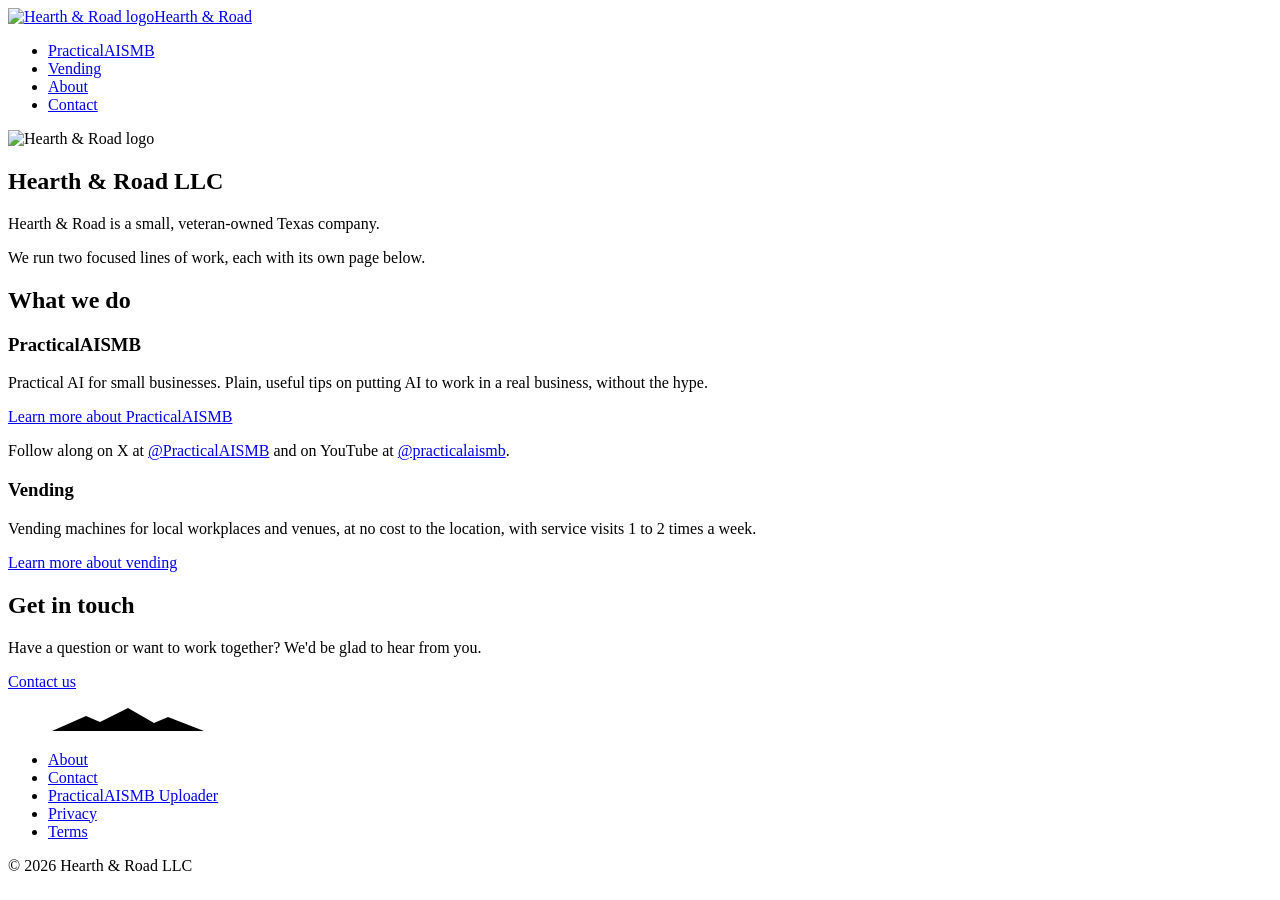
==== index.html @ 8c93e52e "Add files via upload" ====
<!DOCTYPE html>
<html lang="en">
<head>
<meta charset="utf-8">
<meta name="viewport" content="width=device-width, initial-scale=1">
<title>Hearth &amp; Road LLC</title>
<meta name="theme-color" content="#111111">
<link rel="icon" href="/favicon.ico" sizes="any">
<link rel="icon" type="image/png" sizes="32x32" href="/assets/favicon-32.png">
<link rel="apple-touch-icon" href="/assets/apple-touch-icon.png">
<link rel="stylesheet" href="/assets/style.css">
</head>
<body>
<header class="site-header">
<div class="wrap bar">
<a class="brand" href="/"><img src="/assets/logo-128.png" width="40" height="40" alt="Hearth &amp; Road logo"><span>Hearth &amp; Road</span></a>
<nav aria-label="Main"><ul><li><a href="/practicalaismb/">PracticalAISMB</a></li><li><a href="/vending/">Vending</a></li><li><a href="/about/">About</a></li><li><a href="/contact/">Contact</a></li></ul></nav>
</div>
</header>
<main class="wrap home">
<section class="hero">
<img class="hero-logo" src="/assets/logo-white-bg.jpg" width="240" height="240" alt="Hearth &amp; Road logo">
<div class="hero-text">
<h1>Hearth &amp; Road LLC</h1>
<p class="tagline">Hearth &amp; Road is a small, veteran-owned Texas company.</p>
<p class="lede">We run two focused lines of work, each with its own page below.</p>
</div>
</section>
<section class="what" aria-labelledby="wwd">
<h2 id="wwd">What we do</h2>
<div class="cards"><article class="card"><h3>PracticalAISMB</h3><p>Practical AI for small businesses. Plain, useful tips on putting AI to work in a real business, without the hype.</p><p class="cta"><a class="btn" href="/practicalaismb/">Learn more about PracticalAISMB</a></p><p>Follow along on X at <a href="https://x.com/PracticalAISMB" rel="noopener noreferrer">@PracticalAISMB</a> and on YouTube at <a href="https://www.youtube.com/@practicalaismb" rel="noopener noreferrer">@practicalaismb</a>.</p></article><article class="card"><h3>Vending</h3><p>Vending machines for local workplaces and venues, at no cost to the location, with service visits 1 to 2 times a week.</p><p class="cta"><a class="btn" href="/vending/">Learn more about vending</a></p></article></div>
</section>
<section class="touch">
<h2>Get in touch</h2>
<p>Have a question or want to work together? We'd be glad to hear from you.</p>
<p class="cta"><a class="btn" href="/contact/">Contact us</a></p>
</section>
</main>
<div class="ridge" aria-hidden="true"><svg viewBox="0 0 240 24" width="240" height="24" focusable="false"><polygon points="0,24 44,24 78,9 92,15 120,1 146,16 160,10 196,24 240,24" fill="currentColor"/></svg></div>
<footer class="site-footer">
<div class="wrap">
<nav aria-label="Footer"><ul><li><a href="/about/">About</a></li><li><a href="/contact/">Contact</a></li><li><a href="/practicalaismb/uploader/">PracticalAISMB Uploader</a></li><li><a href="/privacy/">Privacy</a></li><li><a href="/terms/">Terms</a></li></ul></nav>
<p>&copy; 2026 Hearth &amp; Road LLC</p>
</div>
</footer>
</body>
</html>
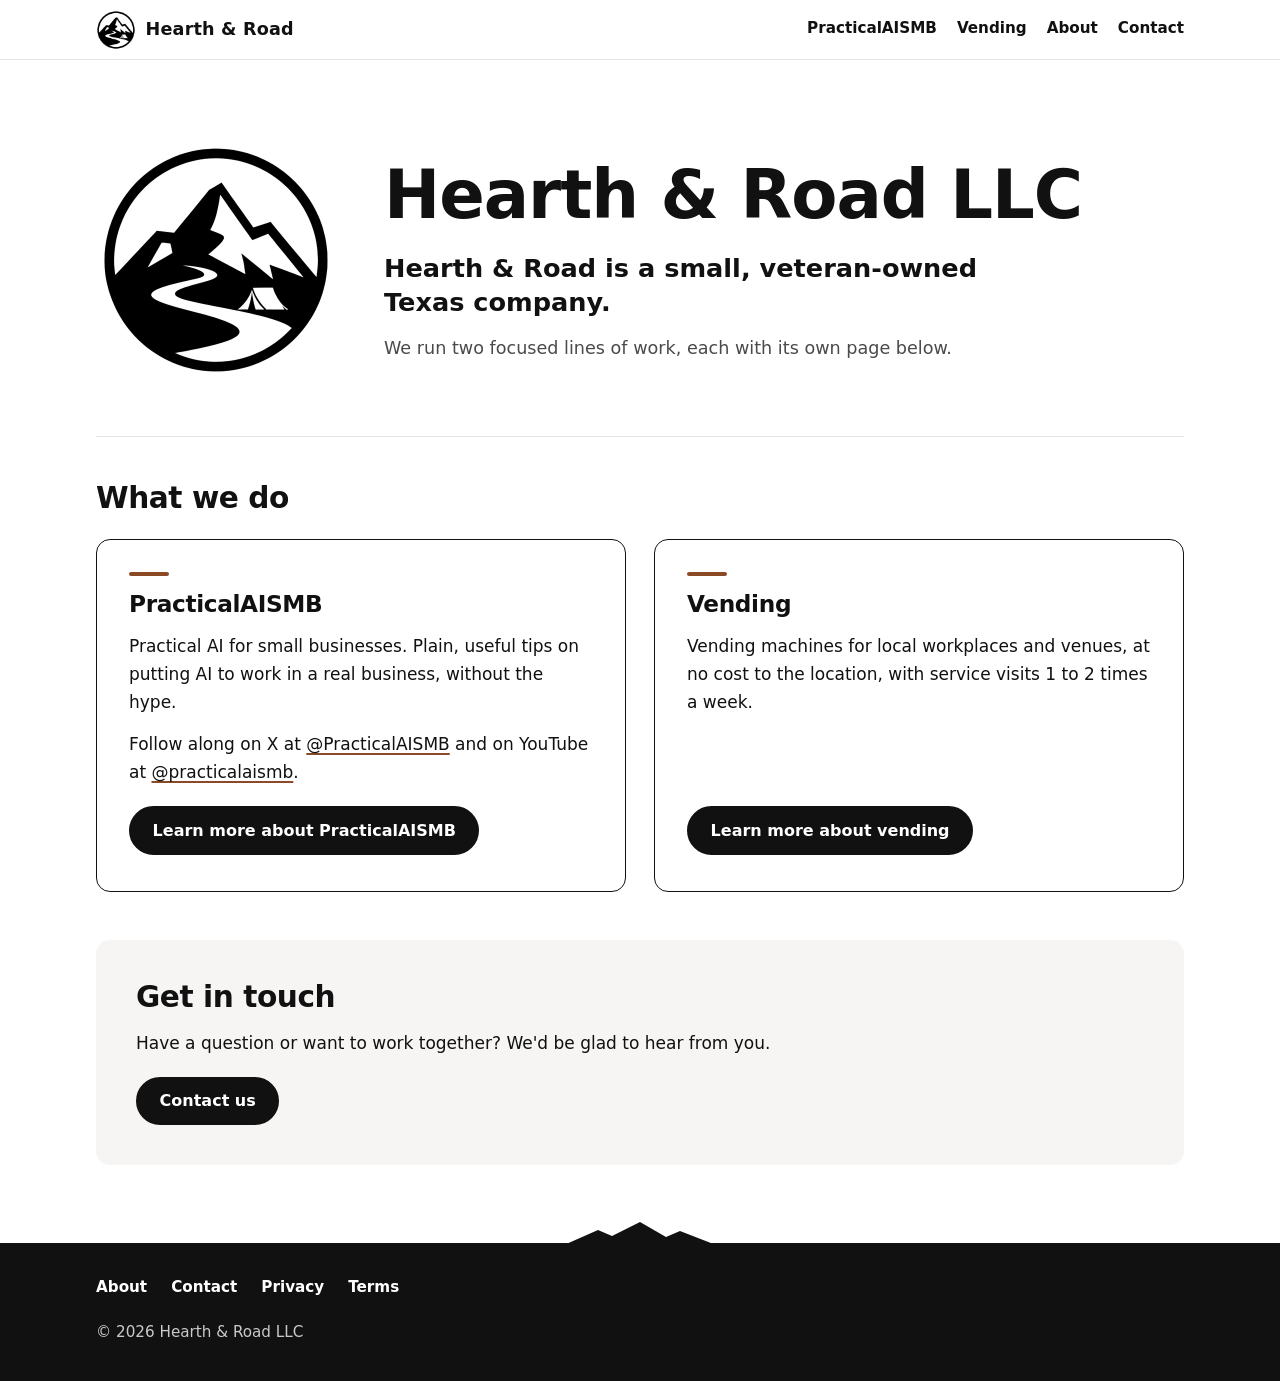
==== commit d3f42cef: "Add files via upload" ====
--- a/index.html
+++ b/index.html
@@ -39,7 +39,7 @@
 <div class="ridge" aria-hidden="true"><svg viewBox="0 0 240 24" width="240" height="24" focusable="false"><polygon points="0,24 44,24 78,9 92,15 120,1 146,16 160,10 196,24 240,24" fill="currentColor"/></svg></div>
 <footer class="site-footer">
 <div class="wrap">
-<nav aria-label="Footer"><ul><li><a href="/about/">About</a></li><li><a href="/contact/">Contact</a></li><li><a href="/practicalaismb/uploader/">PracticalAISMB Uploader</a></li><li><a href="/privacy/">Privacy</a></li><li><a href="/terms/">Terms</a></li></ul></nav>
+<nav aria-label="Footer"><ul><li><a href="/about/">About</a></li><li><a href="/contact/">Contact</a></li><li><a href="/privacy/">Privacy</a></li><li><a href="/terms/">Terms</a></li></ul></nav>
 <p>&copy; 2026 Hearth &amp; Road LLC</p>
 </div>
 </footer>
--- a/assets/style.css
+++ b/assets/style.css
@@ -0,0 +1,94 @@
+/* Hearth & Road: monochrome with one earth accent. System fonts only. No JS. */
+:root{--ink:#111;--paper:#fff;--muted:#4a4a4a;--line:#e4e4e4;--soft:#f6f5f3;--accent:#8a4a26;--foot-muted:#c9c9c9}
+*,*::before,*::after{box-sizing:border-box}
+html{-webkit-text-size-adjust:100%;scroll-padding-top:5rem}
+body{margin:0;font-family:system-ui,-apple-system,"Segoe UI",Roboto,"Helvetica Neue",Arial,sans-serif;font-size:1.0625rem;line-height:1.65;color:var(--ink);background:var(--paper)}
+body{min-height:100vh;display:flex;flex-direction:column}
+main{flex:1 0 auto}
+img{max-width:100%;height:auto;display:block}
+.wrap{width:100%;max-width:72rem;margin:0 auto;padding-left:1.25rem;padding-right:1.25rem}
+a{color:var(--ink);text-decoration-color:var(--accent);text-decoration-thickness:2px;text-underline-offset:3px}
+a:hover{color:var(--accent)}
+a:focus-visible{outline:3px solid var(--accent);outline-offset:2px;border-radius:2px}
+
+/* header */
+.site-header{position:sticky;top:0;z-index:10;background:rgba(255,255,255,.97);border-bottom:1px solid var(--line)}
+.bar{display:flex;flex-wrap:wrap;align-items:center;justify-content:space-between;gap:.35rem 1.5rem;padding-top:.6rem;padding-bottom:.6rem}
+.brand{display:flex;align-items:center;gap:.6rem;text-decoration:none;color:var(--ink);font-weight:700;font-size:1.1rem;letter-spacing:.01em}
+.brand img{width:40px;height:40px}
+.site-header nav ul{list-style:none;margin:0;padding:0;display:flex;flex-wrap:wrap;align-items:center;gap:0 1.25rem}
+.site-header nav li,.site-header nav li+li{margin:0}
+.site-header nav a{display:inline-block;padding:.35rem 0;text-decoration:none;font-weight:600;font-size:.95rem;color:var(--ink);border-bottom:2px solid transparent}
+.site-header nav a:hover{color:var(--ink);border-bottom-color:var(--accent)}
+.site-header nav a[aria-current="page"]{border-bottom-color:var(--ink)}
+
+/* type */
+h1,h2,h3{line-height:1.15;letter-spacing:-.015em;margin:0}
+h1{font-size:clamp(2.1rem,6vw,3.4rem);font-weight:800}
+h2{font-size:clamp(1.4rem,3.2vw,1.85rem);font-weight:750;margin-top:2.75rem}
+h3{font-size:1.2rem;font-weight:700;margin-top:1.75rem}
+p,ul,ol{margin:.9rem 0 0}
+ul,ol{padding-left:1.3rem}
+li+li{margin-top:.35rem}
+code{font-family:ui-monospace,SFMono-Regular,Menlo,Consolas,monospace;font-size:.9em;background:var(--soft);border:1px solid var(--line);padding:.05em .35em;border-radius:4px}
+strong{font-weight:700}
+
+/* prose pages */
+.prose{max-width:46rem;padding-top:3rem;padding-bottom:3.5rem}
+.prose h1{padding-bottom:1rem;margin-bottom:1.5rem;position:relative}
+.prose h1::after{content:"";position:absolute;left:0;bottom:0;width:3.5rem;height:4px;background:var(--accent);border-radius:2px}
+.prose h1+p{font-size:1.15rem}
+.prose main a{overflow-wrap:anywhere}
+.prose a{overflow-wrap:anywhere}
+.linkrow{margin-top:2.5rem;padding-top:1.25rem;border-top:1px solid var(--line);font-size:.95rem;color:var(--muted)}
+mark.ph{display:inline-block;max-width:100%;background:var(--soft);color:var(--ink);border:1px dashed var(--accent);padding:.05em .4em;border-radius:4px;font-weight:600}
+
+/* button */
+.cta{margin-top:1.25rem}
+.btn{display:inline-block;background:var(--ink);color:var(--paper);text-decoration:none;font-weight:650;font-size:1rem;line-height:1.2;padding:.8rem 1.35rem;border:2px solid var(--ink);border-radius:999px;transition:background-color .15s ease,color .15s ease}
+.btn:hover{background:var(--paper);color:var(--ink)}
+.btn:focus-visible{outline:3px solid var(--accent);outline-offset:3px}
+
+/* home */
+.home{padding-top:2.5rem;padding-bottom:3.5rem}
+.hero{display:flex;flex-direction:column;align-items:flex-start;gap:1.5rem;padding:1rem 0 2.5rem;border-bottom:1px solid var(--line)}
+.hero-logo{width:150px;height:150px}
+.hero h1{font-size:clamp(2rem,8vw,4.2rem)}
+.tagline{font-size:clamp(1.25rem,3.4vw,1.6rem);font-weight:600;line-height:1.35;margin-top:1rem;max-width:38ch}
+.lede{color:var(--muted);font-size:1.1rem;max-width:52ch}
+.cards{display:grid;grid-template-columns:1fr;gap:1.25rem;margin-top:1.5rem}
+.card{display:flex;flex-direction:column;border:1px solid var(--ink);border-radius:14px;padding:1.6rem 1.5rem 1.75rem;background:var(--paper);transition:box-shadow .15s ease,transform .15s ease}
+.card:hover{box-shadow:0 8px 24px rgba(17,17,17,.10);transform:translateY(-2px)}
+.card h3{margin-top:0;font-size:1.45rem}
+.card h3::before{content:"";display:block;width:2.5rem;height:4px;background:var(--accent);border-radius:2px;margin-bottom:.9rem}
+.card .cta{margin-top:auto;padding-top:1.25rem;order:2}
+.card p:not(.cta){color:var(--ink)}
+.touch{margin-top:3rem;padding:2rem 1.5rem;background:var(--soft);border-radius:14px}
+.touch h2{margin-top:0}
+
+/* divider + footer */
+.ridge{color:var(--ink);display:flex;justify-content:center;padding:0 1.25rem;margin-bottom:-1px}
+.ridge svg{display:block;width:240px;height:24px;margin-bottom:-1px}
+.site-footer{background:var(--ink);color:var(--foot-muted);padding:2rem 0 2.25rem;font-size:.95rem}
+.site-footer ul{list-style:none;margin:0;padding:0;display:flex;flex-wrap:wrap;gap:.5rem 1.5rem}
+.site-footer li+li{margin-top:0}
+.site-footer a{color:var(--paper);text-decoration:none;font-weight:600}
+.site-footer a:hover{color:var(--paper);text-decoration:underline;text-decoration-color:var(--paper)}
+.site-footer a:focus-visible{outline-color:var(--paper)}
+.site-footer p{margin-top:1.25rem}
+
+@media (min-width:760px){
+  .wrap{padding-left:2rem;padding-right:2rem}
+  .hero{flex-direction:row;align-items:center;gap:3rem;padding:2.5rem 0 3.5rem}
+  .hero-logo{width:240px;height:240px;flex:none}
+  .cards{grid-template-columns:1fr 1fr;gap:1.75rem}
+  .card{padding:2rem 2rem 2.25rem}
+  .touch{padding:2.5rem 2.5rem}
+  .prose{padding-top:4rem}
+}
+@media (max-width:480px){
+  .bar{padding-top:.5rem;padding-bottom:.4rem}
+  .site-header nav ul{gap:0 1rem}
+  .site-header nav a{font-size:.9rem;padding:.25rem 0}
+}
+@media (prefers-reduced-motion:reduce){*{transition:none!important}.card:hover{transform:none}}
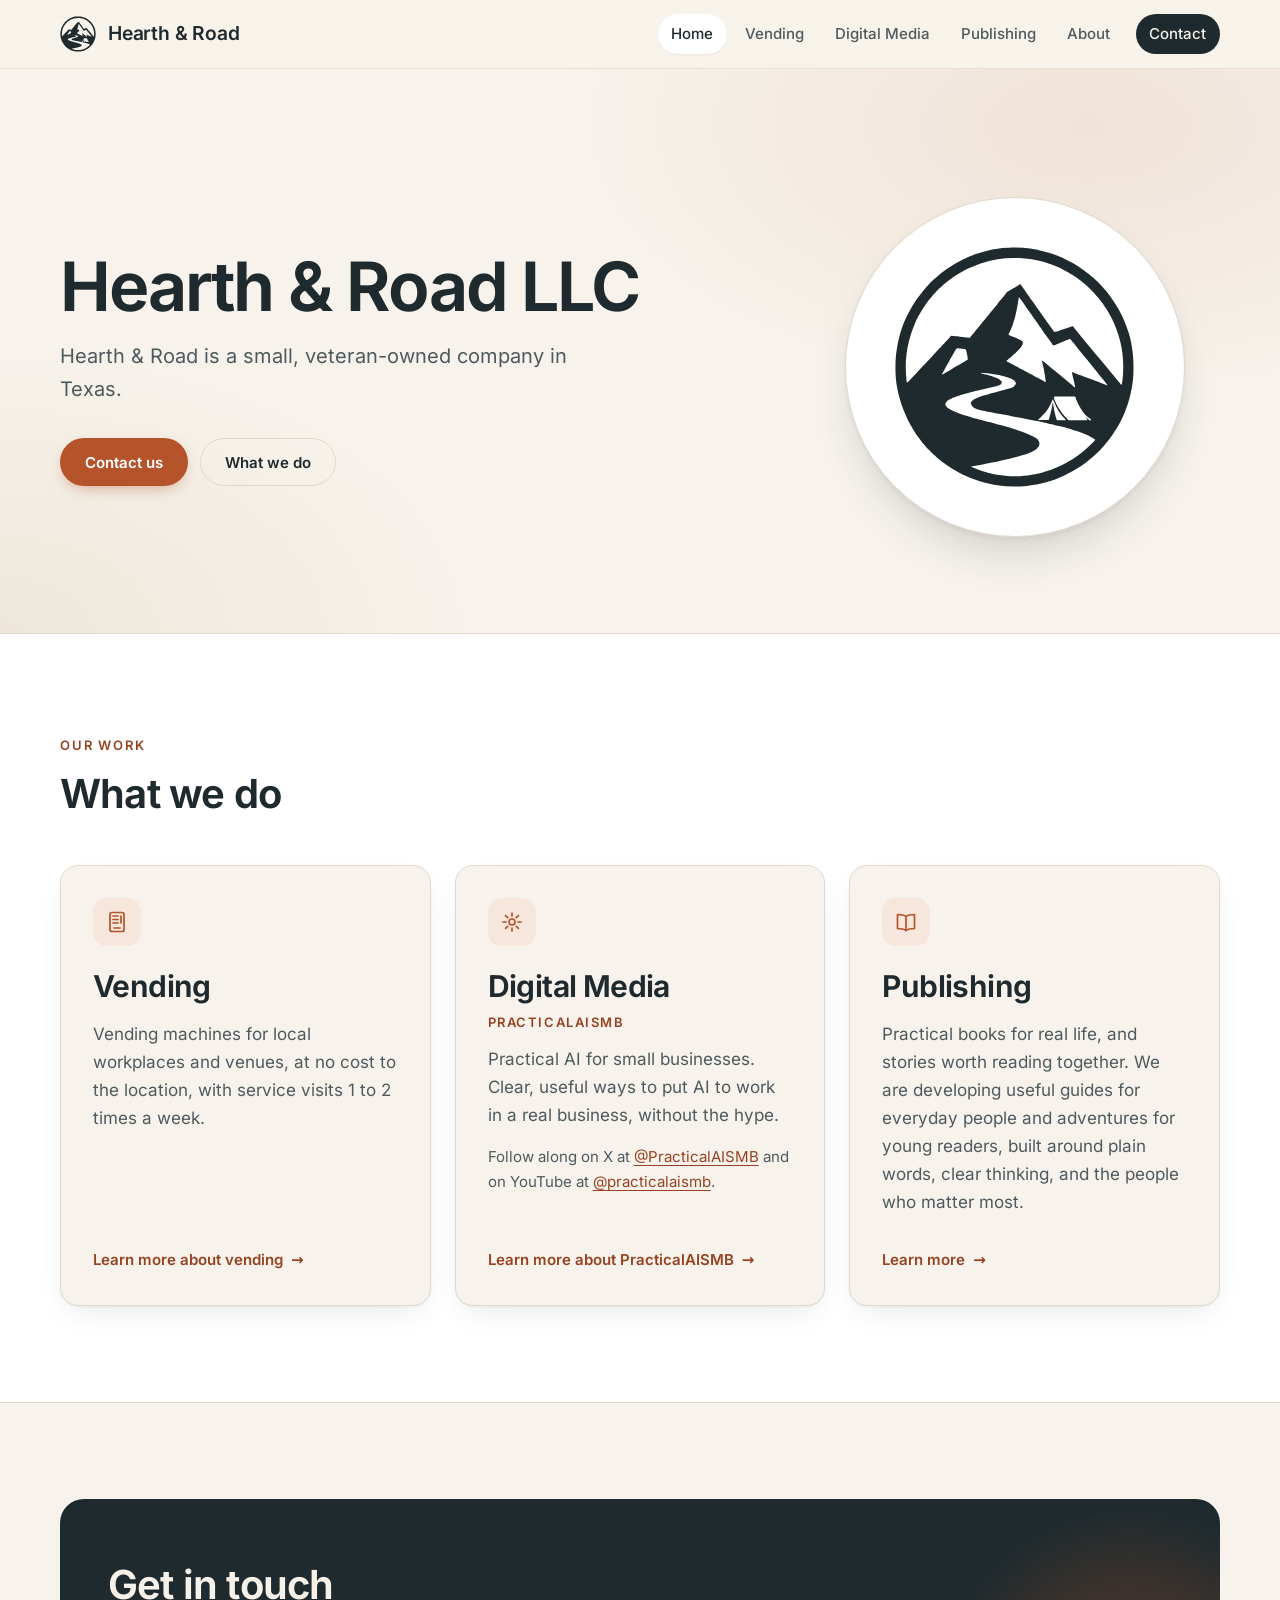
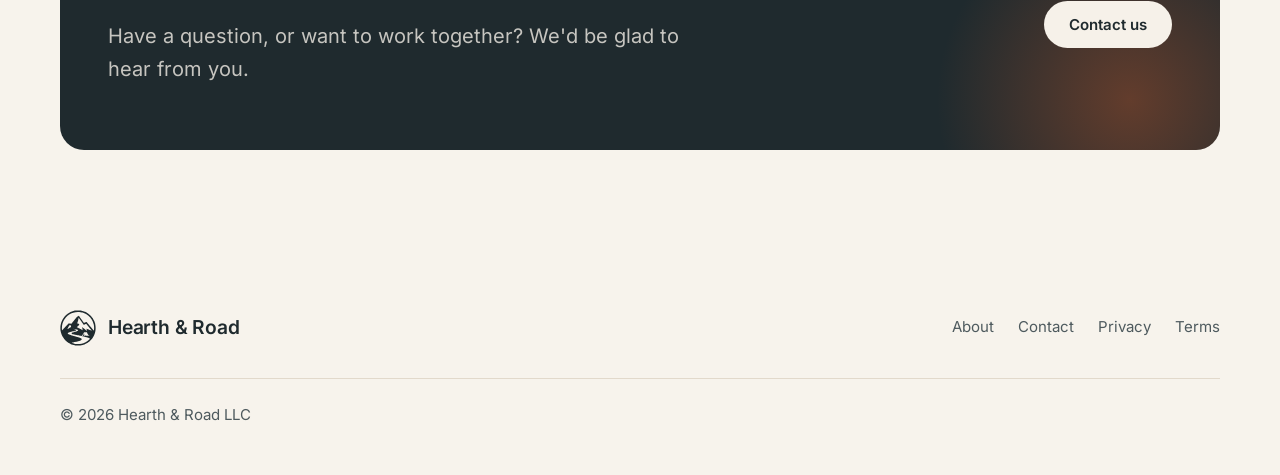
==== commit 2720fc4e: "Add files via upload" ====
--- a/index.html
+++ b/index.html
@@ -1,47 +1,137 @@
-<!DOCTYPE html>
+<!doctype html>
 <html lang="en">
 <head>
-<meta charset="utf-8">
-<meta name="viewport" content="width=device-width, initial-scale=1">
-<title>Hearth &amp; Road LLC</title>
-<meta name="theme-color" content="#111111">
-<link rel="icon" href="/favicon.ico" sizes="any">
-<link rel="icon" type="image/png" sizes="32x32" href="/assets/favicon-32.png">
-<link rel="apple-touch-icon" href="/assets/apple-touch-icon.png">
-<link rel="stylesheet" href="/assets/style.css">
+  <meta charset="utf-8">
+  <meta name="viewport" content="width=device-width, initial-scale=1">
+  <title>Hearth &amp; Road LLC</title>
+  <meta name="description" content="Hearth &amp; Road is a small, veteran-owned company in Texas.">
+  <link rel="preload" href="/fonts/inter-latin-var.woff2" as="font" type="font/woff2" crossorigin>
+  <link rel="canonical" href="https://www.hearthandroad.com/">
+  <meta property="og:type" content="website">
+  <meta property="og:site_name" content="Hearth &amp; Road">
+  <meta property="og:title" content="Hearth &amp; Road LLC">
+  <meta property="og:description" content="Hearth &amp; Road is a small, veteran-owned company in Texas.">
+  <meta property="og:url" content="https://www.hearthandroad.com/">
+  <meta property="og:image" content="https://www.hearthandroad.com/assets/og-image.png">
+  <meta property="og:image:width" content="1200">
+  <meta property="og:image:height" content="630">
+  <meta property="og:image:alt" content="Hearth &amp; Road logo and name">
+  <meta name="twitter:card" content="summary_large_image">
+  <meta name="twitter:title" content="Hearth &amp; Road LLC">
+  <meta name="twitter:description" content="Hearth &amp; Road is a small, veteran-owned company in Texas.">
+  <meta name="twitter:image" content="https://www.hearthandroad.com/assets/og-image.png">
+  <link rel="stylesheet" href="/styles.css">
+  <link rel="icon" href="/favicon.svg" type="image/svg+xml">
+  <link rel="icon" href="/favicon.png" type="image/png" sizes="32x32">
+  <link rel="apple-touch-icon" href="/apple-touch-icon.png">
 </head>
 <body>
-<header class="site-header">
-<div class="wrap bar">
-<a class="brand" href="/"><img src="/assets/logo-128.png" width="40" height="40" alt="Hearth &amp; Road logo"><span>Hearth &amp; Road</span></a>
-<nav aria-label="Main"><ul><li><a href="/practicalaismb/">PracticalAISMB</a></li><li><a href="/vending/">Vending</a></li><li><a href="/about/">About</a></li><li><a href="/contact/">Contact</a></li></ul></nav>
-</div>
-</header>
-<main class="wrap home">
-<section class="hero">
-<img class="hero-logo" src="/assets/logo-white-bg.jpg" width="240" height="240" alt="Hearth &amp; Road logo">
-<div class="hero-text">
-<h1>Hearth &amp; Road LLC</h1>
-<p class="tagline">Hearth &amp; Road is a small, veteran-owned Texas company.</p>
-<p class="lede">We run two focused lines of work, each with its own page below.</p>
-</div>
-</section>
-<section class="what" aria-labelledby="wwd">
-<h2 id="wwd">What we do</h2>
-<div class="cards"><article class="card"><h3>PracticalAISMB</h3><p>Practical AI for small businesses. Plain, useful tips on putting AI to work in a real business, without the hype.</p><p class="cta"><a class="btn" href="/practicalaismb/">Learn more about PracticalAISMB</a></p><p>Follow along on X at <a href="https://x.com/PracticalAISMB" rel="noopener noreferrer">@PracticalAISMB</a> and on YouTube at <a href="https://www.youtube.com/@practicalaismb" rel="noopener noreferrer">@practicalaismb</a>.</p></article><article class="card"><h3>Vending</h3><p>Vending machines for local workplaces and venues, at no cost to the location, with service visits 1 to 2 times a week.</p><p class="cta"><a class="btn" href="/vending/">Learn more about vending</a></p></article></div>
-</section>
-<section class="touch">
-<h2>Get in touch</h2>
-<p>Have a question or want to work together? We'd be glad to hear from you.</p>
-<p class="cta"><a class="btn" href="/contact/">Contact us</a></p>
-</section>
-</main>
-<div class="ridge" aria-hidden="true"><svg viewBox="0 0 240 24" width="240" height="24" focusable="false"><polygon points="0,24 44,24 78,9 92,15 120,1 146,16 160,10 196,24 240,24" fill="currentColor"/></svg></div>
-<footer class="site-footer">
-<div class="wrap">
-<nav aria-label="Footer"><ul><li><a href="/about/">About</a></li><li><a href="/contact/">Contact</a></li><li><a href="/privacy/">Privacy</a></li><li><a href="/terms/">Terms</a></li></ul></nav>
-<p>&copy; 2026 Hearth &amp; Road LLC</p>
-</div>
-</footer>
+  <a class="skip-link" href="#main">Skip to content</a>
+
+  <header class="site-header">
+    <div class="container">
+      <a class="brand" href="/" aria-label="Hearth &amp; Road home">
+        <img src="/assets/logo.svg" alt="" width="36" height="36">
+        <span>Hearth &amp; Road</span>
+      </a>
+      <nav class="site-nav" aria-label="Main">
+        <ul>
+          <li><a aria-current="page" href="/">Home</a></li>
+          <li><a href="/vending/">Vending</a></li>
+          <li><a href="/practicalaismb/">Digital Media</a></li>
+          <li><a href="/publishing/">Publishing</a></li>
+          <li><a href="/about/">About</a></li>
+          <li><a class="nav-cta" href="/contact/">Contact</a></li>
+        </ul>
+      </nav>
+    </div>
+  </header>
+
+  <main id="main">
+    <section class="hero">
+      <div class="container hero-grid">
+        <div>
+          <h1>Hearth &amp; Road LLC</h1>
+          <p class="lead">Hearth &amp; Road is a small, veteran-owned company in Texas.</p>
+          <div class="hero-actions">
+            <a class="btn btn-primary" href="/contact/">Contact us</a>
+            <a class="btn btn-ghost" href="#what-we-do">What we do</a>
+          </div>
+        </div>
+        <div class="hero-mark">
+          <img src="/assets/logo.svg" alt="Hearth &amp; Road logo" width="256" height="256">
+        </div>
+      </div>
+    </section>
+
+    <section class="section section-alt" id="what-we-do">
+      <div class="container">
+        <div class="section-head">
+          <span class="eyebrow">Our work</span>
+          <h2>What we do</h2>
+        </div>
+        <div class="card-grid">
+          <article class="card">
+            <div class="card-icon" aria-hidden="true">
+              <svg viewBox="0 0 24 24" fill="none" stroke="currentColor" stroke-width="1.7" stroke-linecap="round" stroke-linejoin="round"><rect x="5" y="2.5" width="14" height="19" rx="2"/><path d="M8 6h5M8 9.5h5M8 13h5M16 6v7M9 18h6"/></svg>
+            </div>
+            <h3>Vending</h3>
+            <p>Vending machines for local workplaces and venues, at no cost to the location, with service visits 1 to 2 times a week.</p>
+            <a class="card-link" href="/vending/">Learn more about vending</a>
+          </article>
+
+          <article class="card">
+            <div class="card-icon" aria-hidden="true">
+              <svg viewBox="0 0 24 24" fill="none" stroke="currentColor" stroke-width="1.7" stroke-linecap="round" stroke-linejoin="round"><path d="M12 3v3M12 18v3M3 12h3M18 12h3M5.6 5.6l2.1 2.1M16.3 16.3l2.1 2.1M5.6 18.4l2.1-2.1M16.3 7.7l2.1-2.1"/><circle cx="12" cy="12" r="3"/></svg>
+            </div>
+            <h3>Digital Media</h3>
+            <p class="card-eyebrow">PracticalAISMB</p>
+            <p>Practical AI for small businesses. Clear, useful ways to put AI to work in a real business, without the hype.</p>
+            <p class="card-note">Follow along on X at <a href="https://x.com/PracticalAISMB">@PracticalAISMB</a> and on YouTube at <a href="https://www.youtube.com/@practicalaismb">@practicalaismb</a>.</p>
+            <a class="card-link" href="/practicalaismb/">Learn more about PracticalAISMB</a>
+          </article>
+
+          <article class="card">
+            <div class="card-icon" aria-hidden="true">
+              <svg viewBox="0 0 24 24" fill="none" stroke="currentColor" stroke-width="1.7" stroke-linecap="round" stroke-linejoin="round"><path d="M12 6.5C10 5 7 4.5 3.5 4.5v14c3.5 0 6.5.5 8.5 2 2-1.5 5-2 8.5-2v-14c-3.5 0-6.5.5-8.5 2z"/><path d="M12 6.5v14"/></svg>
+            </div>
+            <h3>Publishing</h3>
+            <p>Practical books for real life, and stories worth reading together. We are developing useful guides for everyday people and adventures for young readers, built around plain words, clear thinking, and the people who matter most.</p>
+            <a class="card-link" href="/publishing/">Learn more</a>
+          </article>
+        </div>
+      </div>
+    </section>
+
+    <section class="section">
+      <div class="container">
+        <div class="cta-band">
+          <div>
+            <h2>Get in touch</h2>
+            <p>Have a question, or want to work together? We'd be glad to hear from you.</p>
+          </div>
+          <a class="btn btn-light" href="/contact/">Contact us</a>
+        </div>
+      </div>
+    </section>
+  </main>
+
+  <footer class="site-footer">
+    <div class="container">
+      <div class="footer-top">
+        <a class="brand" href="/">
+          <img src="/assets/logo.svg" alt="" width="36" height="36">
+          <span>Hearth &amp; Road</span>
+        </a>
+        <ul class="footer-links">
+          <li><a href="/about/">About</a></li>
+          <li><a href="/contact/">Contact</a></li>
+          <li><a href="/privacy/">Privacy</a></li>
+          <li><a href="/terms/">Terms</a></li>
+        </ul>
+      </div>
+      <p class="footer-bottom">&copy; 2026 Hearth &amp; Road LLC</p>
+    </div>
+  </footer>
 </body>
 </html>
--- a/styles.css
+++ b/styles.css
@@ -0,0 +1,350 @@
+/* Hearth & Road shared stylesheet. Shared by every page. Staged 26 Oct 2026. */
+
+@font-face {
+  font-family: "Inter";
+  src: url("/fonts/inter-latin-var.woff2") format("woff2");
+  font-weight: 400 700;
+  font-display: swap;
+}
+
+:root {
+  /* Palette */
+  --cream: #F7F3EC;
+  --sand: #EDE5D8;
+  --surface: #FFFFFF;
+  --ink: #1F2A2E;
+  --ink-soft: #4E5A5E;
+  --line: #E2D9CB;
+  --ember: #B5532A;
+  --ember-dark: #964221;
+  --ember-tint: #F6E6DC;
+  --on-ink: #F6F1E9;
+
+  /* Type */
+  --font-display: "Inter", system-ui, -apple-system, "Segoe UI", Roboto, Helvetica, Arial, sans-serif;
+  --font-body: "Inter", system-ui, -apple-system, "Segoe UI", Roboto, Helvetica, Arial, sans-serif;
+  --fs-xs: 0.8125rem;   /* 13 */
+  --fs-sm: 0.9375rem;   /* 15 */
+  --fs-base: 1.0625rem; /* 17 */
+  --fs-lg: 1.25rem;     /* 20 */
+  --fs-xl: clamp(1.5rem, 1.2rem + 1vw, 1.875rem);
+  --fs-2xl: clamp(1.875rem, 1.4rem + 1.8vw, 2.5rem);
+  --fs-3xl: clamp(2.5rem, 1.6rem + 3.6vw, 4.25rem);
+
+  /* Spacing scale (4px base) */
+  --s-1: 0.25rem;  /* 4 */
+  --s-2: 0.5rem;   /* 8 */
+  --s-3: 0.75rem;  /* 12 */
+  --s-4: 1rem;     /* 16 */
+  --s-5: 1.5rem;   /* 24 */
+  --s-6: 2rem;     /* 32 */
+  --s-7: 3rem;     /* 48 */
+  --s-8: 4rem;     /* 64 */
+  --s-9: 6rem;     /* 96 */
+  --s-10: 8rem;    /* 128 */
+
+  --radius-sm: 10px;
+  --radius: 18px;
+  --radius-pill: 999px;
+  --shadow-sm: 0 1px 2px rgba(31, 42, 46, 0.06);
+  --shadow: 0 1px 2px rgba(31, 42, 46, 0.05), 0 12px 32px -12px rgba(31, 42, 46, 0.14);
+  --shadow-lg: 0 2px 4px rgba(31, 42, 46, 0.05), 0 24px 48px -16px rgba(31, 42, 46, 0.22);
+  --container: 1160px;
+  --header-h: 68px;
+}
+
+*, *::before, *::after { box-sizing: border-box; }
+html { -webkit-text-size-adjust: 100%; scroll-behavior: smooth; scroll-padding-top: var(--header-h); }
+body {
+  margin: 0;
+  font-family: var(--font-body);
+  font-size: var(--fs-base);
+  line-height: 1.65;
+  color: var(--ink);
+  background: var(--cream);
+  -webkit-font-smoothing: antialiased;
+  text-rendering: optimizeLegibility;
+}
+img { max-width: 100%; display: block; }
+a { color: var(--ember-dark); text-decoration-thickness: 1px; text-underline-offset: 3px; }
+a:hover { color: #7A361B; }
+:focus-visible { outline: 2px solid var(--ember); outline-offset: 3px; border-radius: 4px; }
+
+h1, h2, h3 {
+  font-family: var(--font-display);
+  font-weight: 650;
+  line-height: 1.12;
+  letter-spacing: -0.02em;
+  margin: 0 0 var(--s-4);
+}
+h1 { font-size: var(--fs-3xl); letter-spacing: -0.03em; }
+h2 { font-size: var(--fs-2xl); }
+h3 { font-size: var(--fs-xl); }
+p { margin: 0 0 var(--s-4); }
+
+.container { width: min(100% - 2 * var(--s-5), var(--container)); margin-inline: auto; }
+
+.skip-link { position: absolute; left: -999px; top: 0; }
+.skip-link:focus { left: var(--s-4); top: var(--s-4); z-index: 100; background: var(--surface); padding: var(--s-2) var(--s-4); border-radius: var(--radius-sm); }
+
+/* Eyebrow / section label */
+.eyebrow {
+  display: inline-block;
+  font-size: var(--fs-xs);
+  font-weight: 600;
+  letter-spacing: 0.14em;
+  text-transform: uppercase;
+  color: var(--ember-dark);
+  margin-bottom: var(--s-4);
+}
+
+/* Buttons */
+.btn {
+  display: inline-flex; align-items: center; gap: var(--s-2);
+  font: 600 var(--fs-sm)/1 var(--font-body);
+  padding: 0.95rem 1.5rem;
+  border-radius: var(--radius-pill);
+  text-decoration: none;
+  border: 1px solid transparent;
+  transition: background-color .2s ease, color .2s ease, border-color .2s ease, transform .2s ease, box-shadow .2s ease;
+}
+.btn:hover { transform: translateY(-1px); }
+.btn-primary { background: var(--ember); color: #fff; box-shadow: 0 6px 16px -6px rgba(181, 83, 42, 0.55); }
+.btn-primary:hover { background: var(--ember-dark); color: #fff; }
+.btn-ghost { background: transparent; color: var(--ink); border-color: var(--line); }
+.btn-ghost:hover { background: var(--surface); color: var(--ink); border-color: var(--ink-soft); }
+.btn-light { background: var(--on-ink); color: var(--ink); }
+.btn-light:hover { background: #fff; color: var(--ink); }
+
+/* Header */
+.site-header {
+  position: sticky; top: 0; z-index: 50;
+  background: rgba(247, 243, 236, 0.86);
+  backdrop-filter: saturate(160%) blur(12px);
+  -webkit-backdrop-filter: saturate(160%) blur(12px);
+  border-bottom: 1px solid rgba(226, 217, 203, 0.7);
+}
+.site-header .container { display: flex; align-items: center; justify-content: space-between; gap: var(--s-5); min-height: var(--header-h); }
+.brand { display: inline-flex; align-items: center; gap: var(--s-3); text-decoration: none; color: var(--ink); }
+.brand img { width: 36px; height: 36px; }
+.brand span { font-family: var(--font-display); font-size: 1.2rem; font-weight: 600; letter-spacing: -0.01em; }
+.site-nav ul { display: flex; gap: var(--s-1); list-style: none; margin: 0; padding: 0; }
+.site-nav a {
+  display: block; padding: 0.5rem 0.85rem; border-radius: var(--radius-pill);
+  font-size: var(--fs-sm); font-weight: 500; color: var(--ink-soft); text-decoration: none;
+  transition: background-color .2s ease, color .2s ease;
+}
+.site-nav a:hover { color: var(--ink); background: var(--sand); }
+.site-nav a[aria-current="page"] { color: var(--ink); background: var(--surface); box-shadow: var(--shadow-sm); }
+.site-nav .nav-cta { background: var(--ink); color: var(--on-ink); margin-left: var(--s-2); }
+.site-nav .nav-cta:hover { background: #000; color: #fff; }
+
+/* Hero */
+.hero {
+  position: relative; overflow: hidden;
+  padding: var(--s-10) 0 var(--s-9);
+  background:
+    radial-gradient(900px 480px at 85% 10%, rgba(181, 83, 42, 0.10), transparent 60%),
+    radial-gradient(700px 420px at 0% 100%, rgba(237, 229, 216, 0.9), transparent 70%);
+}
+.hero-grid { display: grid; grid-template-columns: 1.25fr 0.75fr; gap: var(--s-8); align-items: center; }
+.hero h1 { max-width: 14ch; }
+.hero .lead { font-size: var(--fs-lg); color: var(--ink-soft); max-width: 40ch; margin-bottom: var(--s-6); }
+.hero-actions { display: flex; flex-wrap: wrap; gap: var(--s-3); }
+.hero-mark {
+  justify-self: center;
+  width: min(100%, 340px); aspect-ratio: 1;
+  display: grid; place-items: center;
+  border-radius: 50%;
+  background: var(--surface);
+  box-shadow: var(--shadow-lg);
+  border: 1px solid var(--line);
+}
+.hero-mark img { width: 72%; height: auto; }
+
+/* Sections */
+.section { padding: var(--s-9) 0; }
+.section-head { max-width: 640px; margin-bottom: var(--s-7); }
+.section-alt { background: var(--surface); border-block: 1px solid var(--line); }
+
+/* Cards */
+.card-grid { display: grid; grid-template-columns: repeat(3, 1fr); gap: var(--s-5); }
+.card {
+  display: flex; flex-direction: column;
+  background: var(--surface);
+  border: 1px solid var(--line);
+  border-radius: var(--radius);
+  padding: var(--s-6);
+  box-shadow: var(--shadow);
+  transition: transform .25s ease, box-shadow .25s ease;
+}
+.section-alt .card { background: var(--cream); }
+.card:hover { transform: translateY(-3px); box-shadow: var(--shadow-lg); }
+.card-icon {
+  width: 48px; height: 48px; border-radius: 14px;
+  display: grid; place-items: center;
+  background: var(--ember-tint); color: var(--ember);
+  margin-bottom: var(--s-5);
+}
+.card-icon svg { width: 24px; height: 24px; }
+.card p { color: var(--ink-soft); }
+.card .card-eyebrow {
+  font-size: var(--fs-xs); font-weight: 600; letter-spacing: 0.12em; text-transform: uppercase;
+  color: var(--ember-dark); margin: 0 0 var(--s-2);
+}
+.card h3 + .card-eyebrow { margin: calc(var(--s-2) * -1) 0 var(--s-3); }
+.card .card-note { font-size: var(--fs-sm); }
+.card .card-link {
+  margin-top: auto; padding-top: var(--s-4);
+  font-weight: 600; font-size: var(--fs-sm); text-decoration: none;
+  display: inline-flex; align-items: center; gap: var(--s-2);
+}
+.card .card-link::after { content: "\2192"; transition: transform .2s ease; }
+.card .card-link:hover::after { transform: translateX(3px); }
+
+/* CTA band */
+.cta-band {
+  background: var(--ink); color: var(--on-ink);
+  border-radius: calc(var(--radius) + 6px);
+  padding: var(--s-8) var(--s-7);
+  display: flex; align-items: center; justify-content: space-between; gap: var(--s-6);
+  position: relative; overflow: hidden;
+}
+.cta-band::before {
+  content: ""; position: absolute; inset: auto -120px -160px auto; width: 420px; height: 420px;
+  background: radial-gradient(circle, rgba(181, 83, 42, 0.45), transparent 65%);
+  pointer-events: none;
+}
+.cta-band h2 { color: var(--on-ink); margin-bottom: var(--s-3); }
+.cta-band p { color: rgba(246, 241, 233, 0.78); margin: 0; max-width: 46ch; font-size: var(--fs-lg); }
+.cta-band > * { position: relative; }
+
+/* Footer */
+.site-footer { padding: var(--s-8) 0 var(--s-6); color: var(--ink-soft); font-size: var(--fs-sm); }
+.footer-top { display: flex; align-items: center; justify-content: space-between; gap: var(--s-5); padding-bottom: var(--s-6); border-bottom: 1px solid var(--line); }
+.footer-links { display: flex; flex-wrap: wrap; gap: var(--s-2) var(--s-5); list-style: none; margin: 0; padding: 0; }
+.footer-links a { color: var(--ink-soft); text-decoration: none; }
+.footer-links a:hover { color: var(--ink); }
+.footer-bottom { padding-top: var(--s-5); }
+
+/* Responsive */
+@media (max-width: 960px) {
+  .hero { padding: var(--s-8) 0 var(--s-8); }
+  .hero-grid { grid-template-columns: 1fr; gap: var(--s-7); }
+  .hero-mark { justify-self: start; width: 200px; order: -1; }
+  .card-grid { grid-template-columns: 1fr; }
+  .cta-band { flex-direction: column; align-items: flex-start; padding: var(--s-7) var(--s-6); }
+}
+@media (max-width: 860px) {
+  .site-header .container { flex-direction: column; align-items: stretch; gap: 0; padding-top: var(--s-3); }
+  .brand { align-self: flex-start; }
+  .site-nav ul { flex-wrap: wrap; gap: var(--s-1); padding: var(--s-2) 0 var(--s-3); }
+  .site-nav a { padding: 0.4rem 0.75rem; font-size: 0.875rem; }
+  .site-nav .nav-cta { margin-left: 0; }
+}
+@media (max-width: 560px) {
+  :root { --fs-base: 1rem; }
+  .section { padding: var(--s-8) 0; }
+  .hero-mark { width: 148px; }
+  .card { padding: var(--s-5); }
+  .footer-top { flex-direction: column; align-items: flex-start; }
+}
+@media (prefers-reduced-motion: reduce) {
+  *, *::before, *::after { transition: none !important; scroll-behavior: auto !important; }
+}
+
+/* Inner pages (added 26 Oct 2026, steps 1 and 2) */
+.page-hero {
+  padding: var(--s-9) 0 var(--s-8);
+  background:
+    radial-gradient(800px 420px at 90% 0%, rgba(181, 83, 42, 0.10), transparent 60%),
+    radial-gradient(600px 360px at 0% 100%, rgba(237, 229, 216, 0.9), transparent 70%);
+}
+.page-hero-inner { max-width: 760px; }
+.page-hero h1 { font-size: clamp(2.25rem, 1.6rem + 2.6vw, 3.5rem); margin-bottom: var(--s-5); }
+.page-hero .lead { font-size: var(--fs-lg); color: var(--ink-soft); margin: 0; max-width: 60ch; }
+.page-hero .tagline { font-family: var(--font-display); font-size: var(--fs-xl); color: var(--ember); margin: 0 0 var(--s-4); }
+.page-hero .tagline strong { font-weight: 560; }
+.page-hero .meta { font-size: var(--fs-sm); color: var(--ink-soft); margin: 0; }
+
+.prose { max-width: 720px; }
+.prose h2 { font-size: var(--fs-xl); margin: var(--s-7) 0 var(--s-3); }
+.prose h2:first-child { margin-top: 0; }
+.prose ul { padding-left: 1.2em; margin: 0 0 var(--s-5); }
+.prose li { margin-bottom: var(--s-2); }
+.prose li::marker { color: var(--ember); }
+.prose code { font-size: 0.9em; background: var(--sand); padding: 0.1em 0.4em; border-radius: 6px; }
+.prose a { overflow-wrap: anywhere; }
+.muted { color: var(--ink-soft); font-size: var(--fs-sm); }
+.panel {
+  max-width: 820px;
+  background: var(--cream); border: 1px solid var(--line); border-radius: var(--radius);
+  padding: var(--s-7); box-shadow: var(--shadow);
+}
+.panel p:last-child { margin-bottom: 0; }
+
+.feature-list {
+  list-style: none; margin: var(--s-2) 0 var(--s-7); padding: 0;
+  display: grid; grid-template-columns: repeat(2, 1fr); gap: var(--s-4);
+  max-width: 900px;
+}
+.feature-list li {
+  display: flex; align-items: flex-start; gap: var(--s-4);
+  background: var(--cream); border: 1px solid var(--line); border-radius: var(--radius);
+  padding: var(--s-5); box-shadow: var(--shadow-sm); font-weight: 500;
+}
+.feature-icon {
+  flex: none; width: 36px; height: 36px; border-radius: 10px;
+  display: grid; place-items: center; background: var(--ember-tint); color: var(--ember);
+}
+.feature-icon svg { width: 20px; height: 20px; }
+
+.plain-list { list-style: none; margin: 0; padding: 0; }
+.plain-list li { margin-bottom: var(--s-3); color: var(--ink-soft); }
+.section .prose + .card-grid { margin-top: var(--s-6); }
+.card .btn { margin: var(--s-1) 0; }
+.page-links { margin-top: var(--s-7); font-size: var(--fs-sm); color: var(--ink-soft); }
+
+.contact-grid { display: grid; grid-template-columns: repeat(2, minmax(0, 320px)); gap: var(--s-4); margin-bottom: var(--s-7); }
+.contact-item {
+  background: var(--cream); border: 1px solid var(--line); border-radius: var(--radius);
+  padding: var(--s-5) var(--s-6); box-shadow: var(--shadow-sm);
+}
+.contact-label { font-size: var(--fs-xs); letter-spacing: 0.12em; text-transform: uppercase; color: var(--ember-dark); margin: 0 0 var(--s-1); }
+.contact-value { font-family: var(--font-display); font-size: var(--fs-lg); margin: 0; overflow-wrap: anywhere; }
+.contact-value a { color: var(--ink); }
+
+@media (max-width: 960px) {
+  .page-hero { padding: var(--s-8) 0 var(--s-7); }
+  .feature-list, .contact-grid { grid-template-columns: 1fr; }
+}
+@media (max-width: 560px) {
+  .panel { padding: var(--s-5); }
+}
+
+/* Added 26 Oct 2026, steps 4, 5 and PracticalAISMB polish */
+.card-grid-2 { grid-template-columns: repeat(2, 1fr); }
+.card .card-title { font-size: var(--fs-xl); }
+.feature-list-3 { grid-template-columns: repeat(3, 1fr); max-width: none; margin-bottom: 0; }
+.section-alt .feature-list li { background: var(--cream); }
+.section:not(.section-alt) .feature-list li { background: var(--surface); }
+.cta-band a:not(.btn) { color: #fff; }
+.cta-band p.cta-sub { font-size: var(--fs-base); margin-top: var(--s-3); }
+.hero-compact { padding: var(--s-9) 0 var(--s-8); }
+.hero-compact h1 { max-width: none; }
+.tagline { font-family: var(--font-display); font-size: var(--fs-xl); color: var(--ember); margin: 0 0 var(--s-3); }
+.tagline strong { font-weight: 560; }
+.hero .hero-sub { color: var(--ink-soft); max-width: 52ch; margin: 0; }
+.hero-card { align-self: center; background: var(--surface); }
+.hero-card:hover { transform: none; }
+.social-list { list-style: none; margin: 0; padding: 0; display: grid; gap: var(--s-4); }
+.social-list li { display: flex; align-items: center; gap: var(--s-4); color: var(--ink-soft); }
+.contact-strip { display: flex; align-items: baseline; gap: var(--s-6); flex-wrap: wrap; padding-bottom: var(--s-5); border-bottom: 1px solid var(--line); }
+.contact-strip h2 { font-size: var(--fs-xl); margin: 0; }
+.contact-strip p { margin: 0; font-size: var(--fs-lg); }
+@media (max-width: 960px) {
+  .card-grid-2, .feature-list-3 { grid-template-columns: 1fr; }
+}
+.section:not(.section-alt) + .section:not(.section-alt) { padding-top: 0; }
+.page-hero .hero-actions { margin-top: var(--s-5); }
+@media (max-width: 360px) { .contact-value { font-size: var(--fs-base); } }
